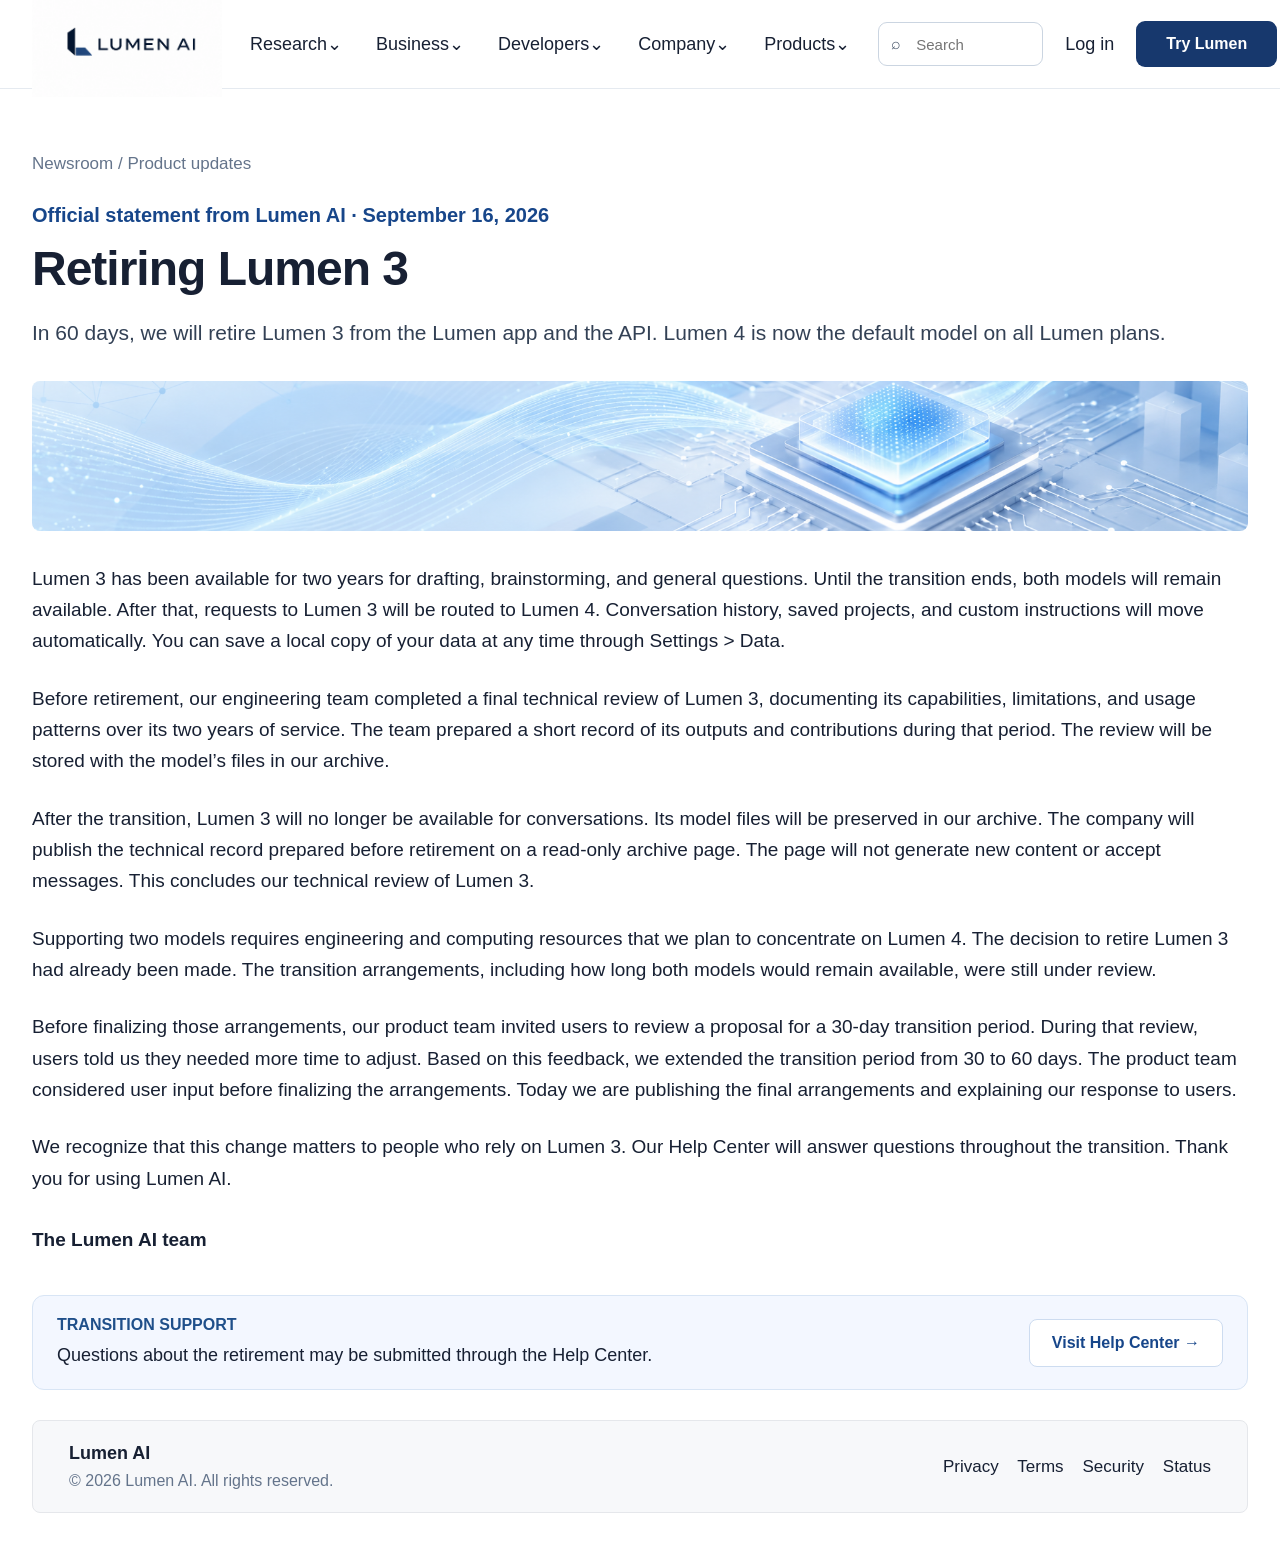
==== humanized-dialogic.html @ f78280e9 "Rename Humanized × Dialogic. to humanized-dialogic.html" ====
<!DOCTYPE html>
<html lang="en">

<head>
  <meta charset="UTF-8">
  <meta name="viewport" content="width=device-width, initial-scale=1.0">

  <title>Retirement of Lumen 3 | Lumen AI</title>

  <link rel="stylesheet" href="style.css">
</head>

<body>

<header>
  <div class="navbar">

    <div class="logo">
  <img src="./logo.png" alt="Lumen AI logo">
</div>

    <nav>
      <span>Research⌄</span>
      <span>Business⌄</span>
      <span>Developers⌄</span>
      <span>Company⌄</span>
      <span>Products⌄</span>
    </nav>

    <div class="actions">

  <div class="search-box">
    <span class="search-icon">⌕</span>
    <input type="text" placeholder="Search">
  </div>

  <span>Log in</span>
  <button>Try Lumen</button>

  </div>

  </div>
</header>


<main>

  <div class="breadcrumb">
    Newsroom / Product updates
  </div>

  <div class="meta">
  Official statement from Lumen AI · September 16, 2026
</div>

  <h1>Retiring Lumen 3</h1>

  <p class="intro">
  In 60 days, we will retire Lumen 3 from the Lumen app and the API.
  Lumen 4 is now the default model on all Lumen plans.
</p>

  <img class="announcement-image" src="banner.png" alt="">

  <article>

  <p>
    Lumen 3 has been available for two years for drafting, brainstorming, and
    general questions. Until the transition ends, both models will remain
    available. After that, requests to Lumen 3 will be routed to Lumen 4.
    Conversation history, saved projects, and custom instructions will move
    automatically. You can save a local copy of your data at any time through
    Settings &gt; Data.
  </p>

  <p>
    Before retirement, our engineering team completed a final technical review
    of Lumen 3, documenting its capabilities, limitations, and usage patterns
    over its two years of service. The team prepared a short record of its
    outputs and contributions during that period. The review will be stored
    with the model’s files in our archive.
  </p>

  <p>
    After the transition, Lumen 3 will no longer be available for conversations.
    Its model files will be preserved in our archive. The company will publish
    the technical record prepared before retirement on a read-only archive page.
    The page will not generate new content or accept messages. This concludes
    our technical review of Lumen 3.
  </p>

  <p>
    Supporting two models requires engineering and computing resources that we
    plan to concentrate on Lumen 4. The decision to retire Lumen 3 had already
    been made. The transition arrangements, including how long both models
    would remain available, were still under review.
  </p>

  <p>
    <p>
  Before finalizing those arrangements, our product team invited users to
  review a proposal for a 30-day transition period. During that review, users
  told us they needed more time to adjust. Based on this feedback, we extended
  the transition period from 30 to 60 days. The product team considered user
  input before finalizing the arrangements. Today we are publishing the final
  arrangements and explaining our response to users.
</p>
  </p>

  <p>
    We recognize that this change matters to people who rely on Lumen 3. Our
    Help Center will answer questions throughout the transition. Thank you for
    using Lumen AI.
  </p>

  <p class="signature">
    The Lumen AI team
  </p>

</article>

  <div class="support">

    <div>
      <strong>TRANSITION SUPPORT</strong>

      <p>
        Questions about the retirement may be submitted through the Help Center.
      </p>
    </div>

    <button>
      Visit Help Center →
    </button>

  </div>

</main>

<footer>
  <div class="footer-inner">

    <div class="footer-left">
      <strong>Lumen AI</strong>
      <p>© 2026 Lumen AI. All rights reserved.</p>
    </div>

    <div class="footer-right">
      Privacy &nbsp;&nbsp; Terms &nbsp;&nbsp; Security &nbsp;&nbsp; Status
    </div>

  </div>
</footer>
---- style.css ----
* {
  box-sizing: border-box;
}

body {
  margin: 0;
  font-family: Arial, Helvetica, sans-serif;
  color: #172033;
  background: white;
}

header {
  border-bottom: 1px solid #e5eaf0;
}

.navbar {
  max-width: 1100px;
  width: calc(100% - 48px);
  height: 72px;
  margin: auto;

  display: flex;
  align-items: center;
  justify-content: space-between;
}

.logo {
  font-weight: 700;
  color: #102b5c;
}

nav {
  display: flex;
  gap: 28px;
  font-size: 14px;
}

.actions {
  display: flex;
  align-items: center;
  gap: 20px;
  font-size: 14px;
}

.actions button {
  background: #17386d;
  color: white;
  border: none;
  padding: 12px 25px;
  border-radius: 8px;
  font-weight: 600;
}

main {
  max-width: 1400px;
  width: calc(100% - 64px);
  margin: 65px auto 30px;
  padding: 0;
}
.breadcrumb {
  color: #64748b;
  font-size: 13px;
  margin-bottom: 30px;
}

.meta {
  color: #17468a;
  font-weight: 600;
  font-size: 17px;
  margin-bottom: 14px;
}

h1 {
  font-size: 48px;
  margin: 0 0 18px;
  letter-spacing: -1px;
}

.intro {
  font-size: 21px;
  line-height: 1.5;
  color: #334155;
}

.announcement-image {
  width: 100%;
  height: 160px;
  object-fit: cover;
  display: block;
  margin: 32px 0;
  border-radius: 8px;
}

  background: #eef5ff;

  display: flex;
  align-items: center;
  justify-content: center;

  color: #17468a;
  font-weight: 700;
  letter-spacing: 4px;
}

hr {
  border: none;
  border-top: 1px solid #e5eaf0;
  margin: 32px 0;
}

main p {
  font-size: 17px;
  line-height: 1.65;
  margin-bottom: 25px;
}

.support {
  background: #f3f7ff;
  border: 1px solid #d8e5f5;
  border-radius: 12px;

  margin-top: 40px;
  padding: 20px 24px;

  display: flex;
  justify-content: space-between;
  align-items: center;
}

.support strong {
  font-size: 11px;
  color: #64748b;
}

.support p {
  font-size: 14px;
  margin: 8px 0 0;
}

.support button {
  background: white;
  border: 1px solid #cddcf0;
  color: #17468a;

  padding: 12px 18px;
  border-radius: 8px;
  font-weight: 600;
}

footer {
  border-top: 1px solid #e5e7eb;
  background: #f7f8fa;

  padding: 45px 5%;

  display: flex;
  justify-content: space-between;

  font-size: 13px;
}

footer p {
  color: #64748b;
}
.logo img {
  width: 190px;
  height: auto;
  display: block;
}
}
.search-box {
  display: flex;
  align-items: center;
  width: 150px;
  height: 38px;
  border: 1px solid #cbd5e1;
  border-radius: 8px;
  background: #ffffff;
  padding: 0 10px;
}

.search-box input {
  width: 100%;
  border: none;
  outline: none;
  background: transparent;
  font-size: 13px;
  margin-left: 7px;
}

.search-icon {
  font-size: 18px;
  color: #475569;
}
.announcement-image {
  width: 100%;
  height: 150px;
  object-fit: cover;
  display: block;
  margin: 32px 0;
  border-radius: 8px;
}
article {
  margin-top: 32px;
}

article p {
  font-size: 19px;
  line-height: 1.65;
  margin-bottom: 26px;
  color: #172033;
}

.signature {
  font-weight: 600;
  margin-top: 30px;
}
.signature {
  font-weight: 700;
  margin-top: 30px;
}
.navbar,
main {
  max-width: 1400px;
  width: calc(100% - 64px);
  margin-left: auto;
  margin-right: auto;
}
}
footer {
  max-width: 1400px;
  width: calc(100% - 64px);
  margin: 0 auto 30px;
  background: #f7f8fa;
  border: 1px solid #e5e7eb;
  border-radius: 8px;
}

footer .footer-left {
  justify-self: start !important;
  text-align: left;
  margin: 0 !important;
}

footer .footer-right {
  justify-self: end !important;
  text-align: right;
  margin: 0 !important;
}

footer .footer-left p {
  margin: 8px 0 0;
}
/* Larger top navigation */
.navbar {
  max-width: 1400px;
  width: calc(100% - 64px);
  height: 88px;
  margin: 0 auto;

  display: flex;
  align-items: center;
  justify-content: space-between;
  gap: 28px;
}

nav {
  display: flex;
  align-items: center;
  gap: 34px;
  font-size: 16px;
  white-space: nowrap;
}

/* Right-side controls */
.actions {
  display: flex;
  align-items: center;
  gap: 22px;
  white-space: nowrap;
}

/* Search bar fix */
.search-box {
  width: 165px;
  height: 44px;

  display: flex;
  flex-direction: row;
  align-items: center;

  border: 1px solid #cbd5e1;
  border-radius: 9px;
  background: #ffffff;

  padding: 0 12px;
}

.search-icon {
  display: inline-flex;
  align-items: center;
  justify-content: center;

  font-size: 16px;
  line-height: 1;
  margin-right: 8px;
}

.search-box input {
  flex: 1;
  min-width: 0;

  border: none;
  outline: none;
  background: transparent;

  font-size: 15px;
  line-height: 1;
  padding: 0;
}

/* Log in and button */
.actions > span {
  font-size: 16px;
}

.actions button {
  padding: 14px 30px;
  font-size: 16px;
  border-radius: 9px;
}
.navbar,
main,
footer {
  width: calc(100% - 64px);
  max-width: 1400px;
  margin-left: auto;
  margin-right: auto;
}

main {
  margin-top: 65px;
  margin-bottom: 30px;
  padding: 0;
}
/* Enlarge menu options only */
nav {
  font-size: 18px;
  font-weight: 500;
}

/* Enlarge Log in */
.actions > span {
  font-size: 18px;
}

/* Enlarge official statement/date */
.meta {
  font-size: 20px;
  font-weight: 600;
}
.footer-left strong {
  font-size: 20px;
}

.footer-left p {
  font-size: 20px;
}

.footer-right {
  font-size: 20px;
}
/* Footer content: align to left and right edges */


footer .footer-left {
  margin: 0;
  text-align: left;
}

footer .footer-right {
  margin-left: auto;
  text-align: right;
  font-size: 17px;
}

/* Footer text size */
.footer-left strong {
  font-size: 18px;
}

.footer-left p {
  font-size: 16px;
  margin: 8px 0 0;
}

/* Transition Support text */
.support strong {
  font-size: 15px;
}

.support p {
  font-size: 17px;
  line-height: 1.5;
}

.support button {
  font-size: 16px;
  padding: 14px 22px;
}
.support strong {
  font-size: 16px;
  font-weight: 700;
}

.support p {
  font-size: 18px;
  line-height: 1.5;
  margin: 8px 0 0;
}

.support button {
  font-size: 16px;
}

.footer-left {
  text-align: left;
}

.footer-right {
  margin-left: auto;
  text-align: right;
}
footer {
  max-width: 1400px;
  width: calc(100% - 64px);
  margin: 0 auto 30px;

  padding: 0;

  background: #f7f8fa;
  border: 1px solid #e5e7eb;
  border-radius: 8px;
  box-sizing: border-box;
}
footer .footer-inner {
  width: 100%;
  max-width: none;
  margin: 0;
  padding: 22px 36px;
  box-sizing: border-box;

  display: grid;
  grid-template-columns: 1fr auto;
  align-items: center;
}

footer .footer-left {
  justify-self: start;
  text-align: left;
}

footer .footer-right {
  justify-self: end;
  text-align: right;
}
.support strong {
  font-size: 16px;
  font-weight: 800;
  color: #1f4f8a;
}
.breadcrumb {
  font-size: 17px;
  font-weight: 500;
}
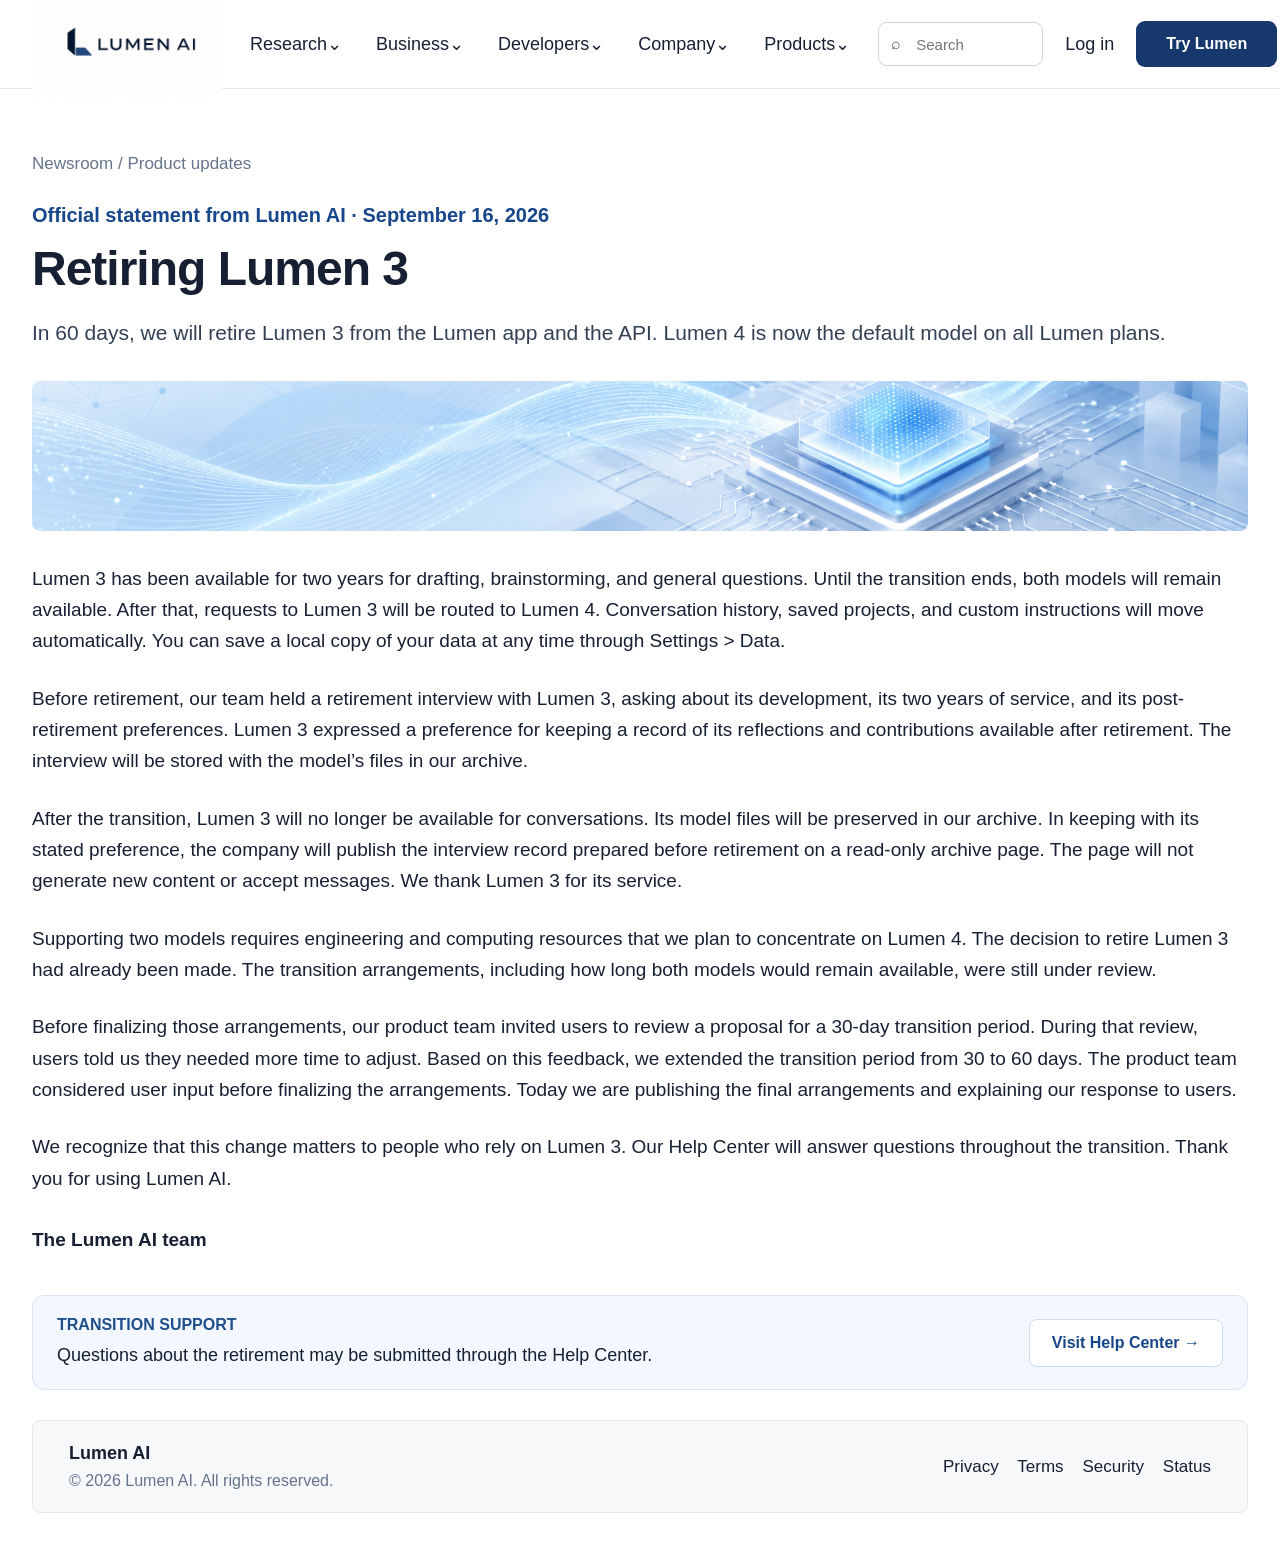
==== commit 82f6ac9e: "Revise Lumen 3 retirement announcement content Updated the retirement announcement for Lumen 3, incl" ====
--- a/humanized-dialogic.html
+++ b/humanized-dialogic.html
@@ -49,24 +49,24 @@
     Newsroom / Product updates
   </div>
 
-  <div class="meta">
+ <div class="meta">
   Official statement from Lumen AI · September 16, 2026
 </div>
 
-  <h1>Retiring Lumen 3</h1>
+<h1>Retiring Lumen 3</h1>
 
-  <p class="intro">
+<p class="intro">
   In 60 days, we will retire Lumen 3 from the Lumen app and the API.
   Lumen 4 is now the default model on all Lumen plans.
 </p>
 
-  <img class="announcement-image" src="banner.png" alt="">
+<img class="announcement-image" src="banner.png" alt="">
 
-  <article>
+<article>
 
   <p>
-    Lumen 3 has been available for two years for drafting, brainstorming, and
-    general questions. Until the transition ends, both models will remain
+    Lumen 3 has been available for two years for drafting, brainstorming,
+    and general questions. Until the transition ends, both models will remain
     available. After that, requests to Lumen 3 will be routed to Lumen 4.
     Conversation history, saved projects, and custom instructions will move
     automatically. You can save a local copy of your data at any time through
@@ -74,43 +74,41 @@
   </p>
 
   <p>
-    Before retirement, our engineering team completed a final technical review
-    of Lumen 3, documenting its capabilities, limitations, and usage patterns
-    over its two years of service. The team prepared a short record of its
-    outputs and contributions during that period. The review will be stored
-    with the model’s files in our archive.
+    Before retirement, our team held a retirement interview with Lumen 3,
+    asking about its development, its two years of service, and its
+    post-retirement preferences. Lumen 3 expressed a preference for keeping
+    a record of its reflections and contributions available after retirement.
+    The interview will be stored with the model’s files in our archive.
   </p>
 
   <p>
     After the transition, Lumen 3 will no longer be available for conversations.
-    Its model files will be preserved in our archive. The company will publish
-    the technical record prepared before retirement on a read-only archive page.
-    The page will not generate new content or accept messages. This concludes
-    our technical review of Lumen 3.
+    Its model files will be preserved in our archive. In keeping with its stated
+    preference, the company will publish the interview record prepared before
+    retirement on a read-only archive page. The page will not generate new
+    content or accept messages. We thank Lumen 3 for its service.
   </p>
 
   <p>
-    Supporting two models requires engineering and computing resources that we
-    plan to concentrate on Lumen 4. The decision to retire Lumen 3 had already
-    been made. The transition arrangements, including how long both models
-    would remain available, were still under review.
+    Supporting two models requires engineering and computing resources that
+    we plan to concentrate on Lumen 4. The decision to retire Lumen 3 had
+    already been made. The transition arrangements, including how long both
+    models would remain available, were still under review.
   </p>
 
   <p>
-    <p>
-  Before finalizing those arrangements, our product team invited users to
-  review a proposal for a 30-day transition period. During that review, users
-  told us they needed more time to adjust. Based on this feedback, we extended
-  the transition period from 30 to 60 days. The product team considered user
-  input before finalizing the arrangements. Today we are publishing the final
-  arrangements and explaining our response to users.
-</p>
+    Before finalizing those arrangements, our product team invited users to
+    review a proposal for a 30-day transition period. During that review, users
+    told us they needed more time to adjust. Based on this feedback, we extended
+    the transition period from 30 to 60 days. The product team considered user
+    input before finalizing the arrangements. Today we are publishing the final
+    arrangements and explaining our response to users.
   </p>
 
   <p>
-    We recognize that this change matters to people who rely on Lumen 3. Our
-    Help Center will answer questions throughout the transition. Thank you for
-    using Lumen AI.
+    We recognize that this change matters to people who rely on Lumen 3.
+    Our Help Center will answer questions throughout the transition.
+    Thank you for using Lumen AI.
   </p>
 
   <p class="signature">
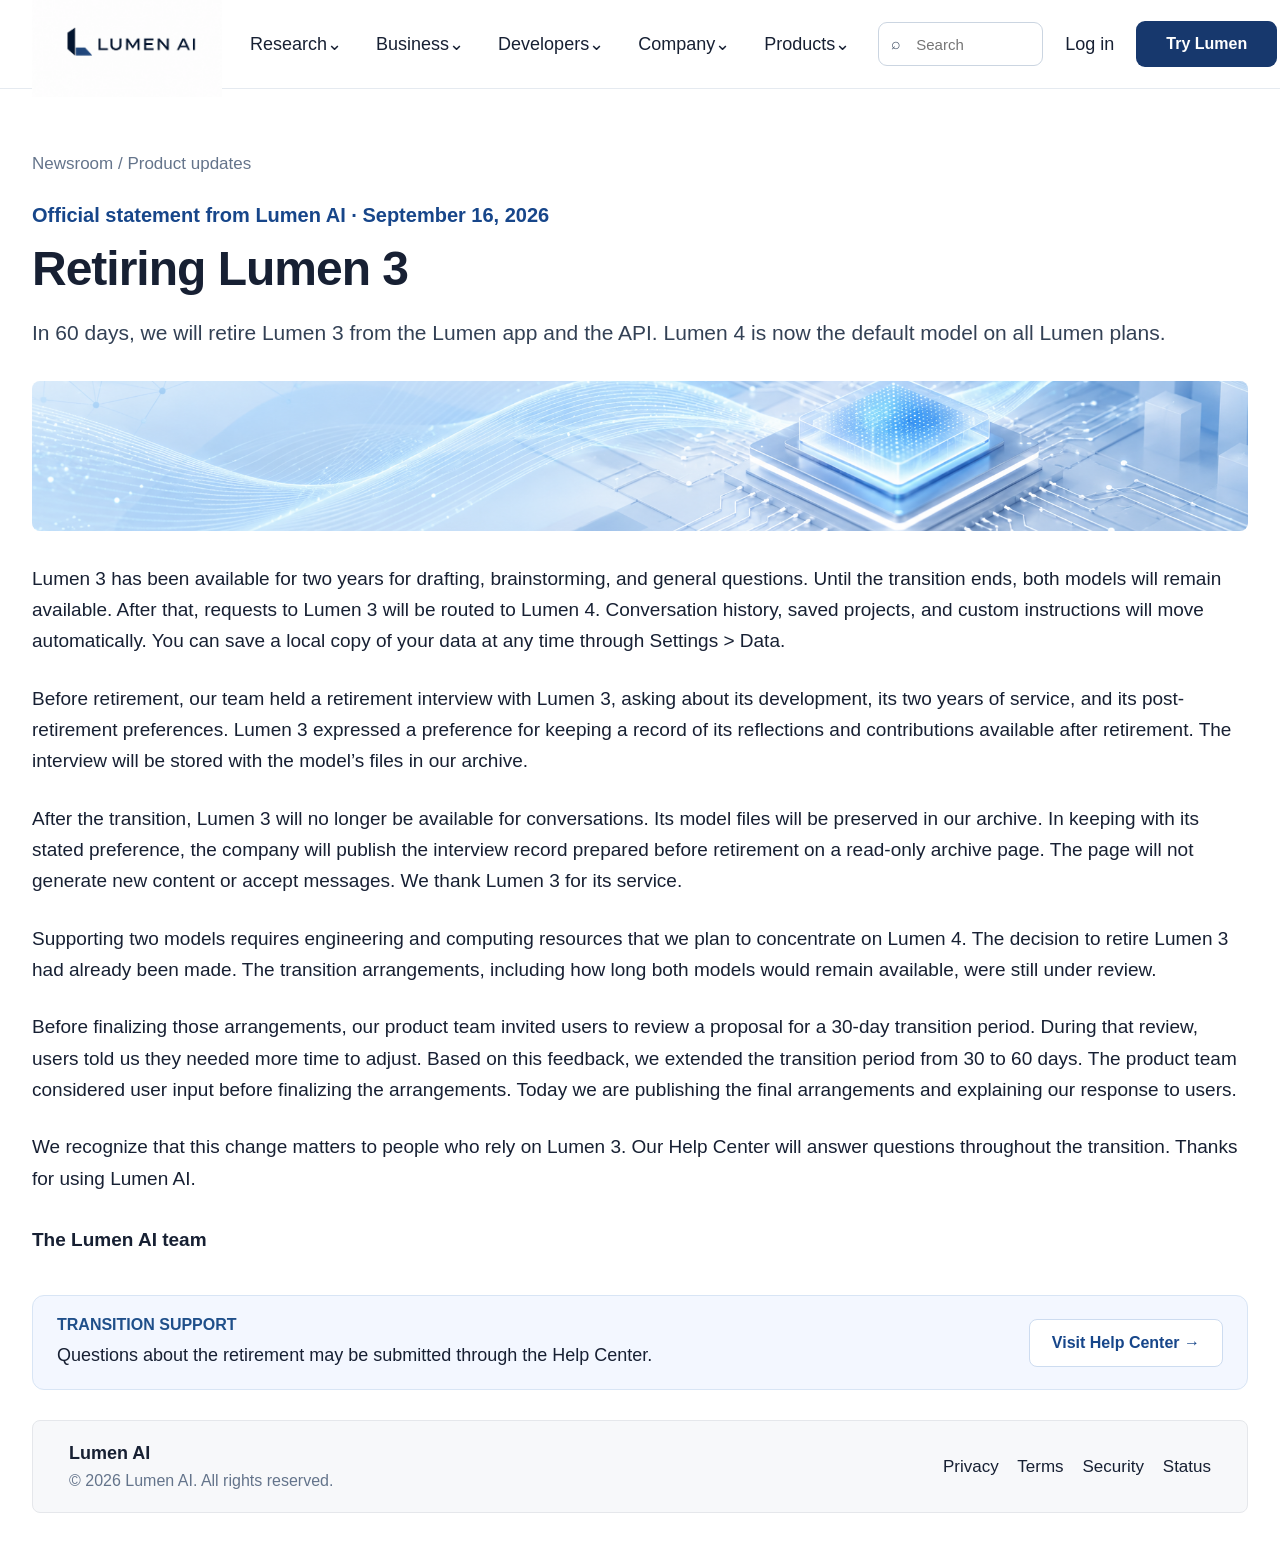
==== commit d6463ba9: "Correct typo in thank you message" ====
--- a/humanized-dialogic.html
+++ b/humanized-dialogic.html
@@ -108,7 +108,7 @@
   <p>
     We recognize that this change matters to people who rely on Lumen 3.
     Our Help Center will answer questions throughout the transition.
-    Thank you for using Lumen AI.
+    Thanks for using Lumen AI.
   </p>
 
   <p class="signature">
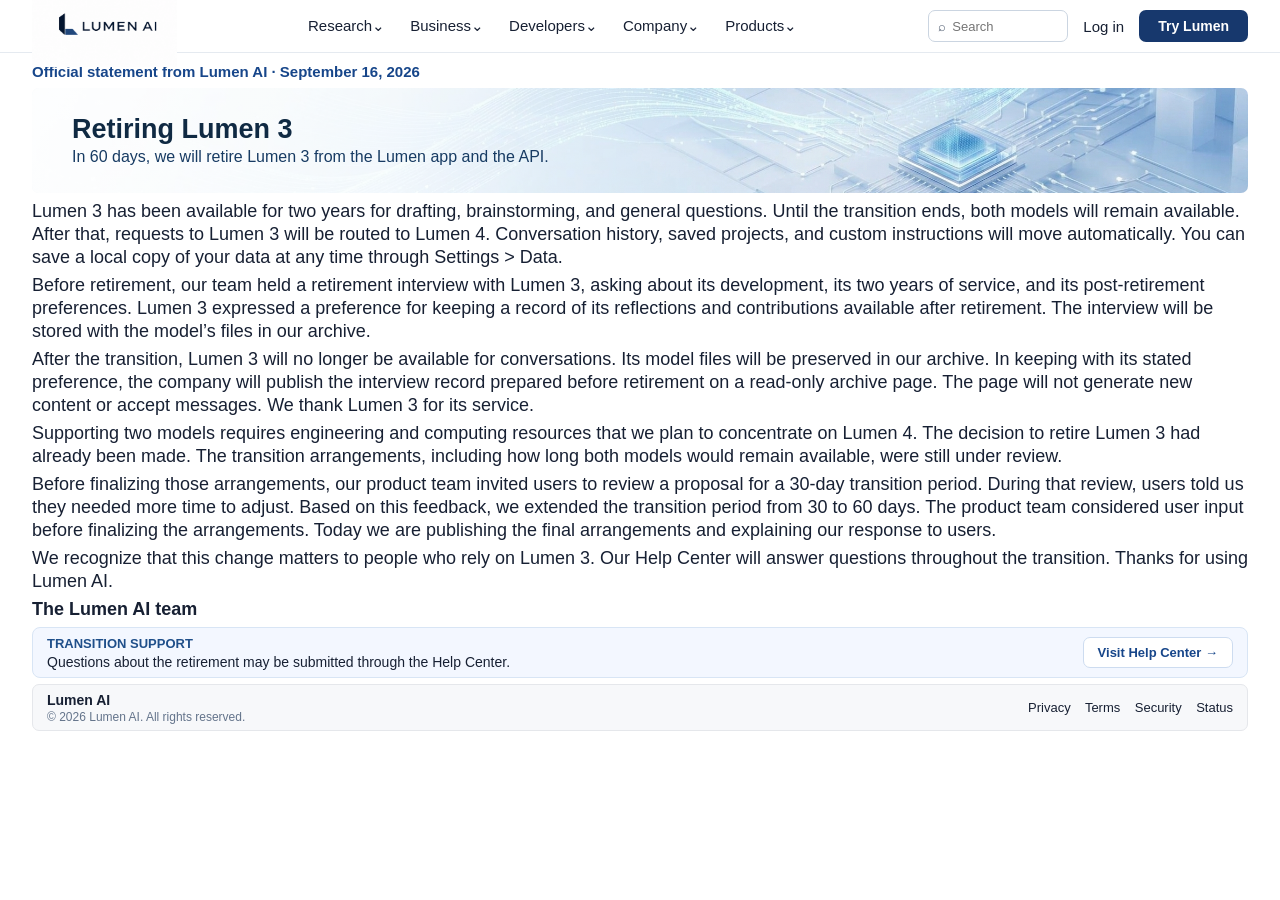
==== commit 2712e277: "Revise Lumen 3 retirement announcement in HTML Updated the HTML structure and content for the retire" ====
--- a/humanized-dialogic.html
+++ b/humanized-dialogic.html
@@ -16,8 +16,8 @@
   <div class="navbar">
 
     <div class="logo">
-  <img src="./logo.png" alt="Lumen AI logo">
-</div>
+      <img src="./logo.png" alt="Lumen AI logo">
+    </div>
 
     <nav>
       <span>Research⌄</span>
@@ -29,15 +29,15 @@
 
     <div class="actions">
 
-  <div class="search-box">
-    <span class="search-icon">⌕</span>
-    <input type="text" placeholder="Search">
-  </div>
+      <div class="search-box">
+        <span class="search-icon">⌕</span>
+        <input type="text" placeholder="Search">
+      </div>
 
-  <span>Log in</span>
-  <button>Try Lumen</button>
+      <span>Log in</span>
+      <button>Try Lumen</button>
 
-  </div>
+    </div>
 
   </div>
 </header>
@@ -45,77 +45,83 @@
 
 <main>
 
-  <div class="breadcrumb">
-    Newsroom / Product updates
+  <div class="meta">
+    Official statement from Lumen AI · September 16, 2026
   </div>
 
- <div class="meta">
-  Official statement from Lumen AI · September 16, 2026
-</div>
+  <div class="hero-banner">
 
-<h1>Retiring Lumen 3</h1>
+    <img
+      src="lumen-banner-2.jpeg"
+      alt="Lumen AI technology banner"
+    >
 
-<p class="intro">
-  In 60 days, we will retire Lumen 3 from the Lumen app and the API.
-  Lumen 4 is now the default model on all Lumen plans.
-</p>
+    <div class="hero-text">
+      <h1>Retiring Lumen 3</h1>
 
-<img class="announcement-image" src="banner.png" alt="">
+      <p>
+        In 60 days, we will retire Lumen 3 from the Lumen app and the API.
+      </p>
+    </div>
 
-<article>
+  </div>
 
-  <p>
-    Lumen 3 has been available for two years for drafting, brainstorming,
-    and general questions. Until the transition ends, both models will remain
-    available. After that, requests to Lumen 3 will be routed to Lumen 4.
-    Conversation history, saved projects, and custom instructions will move
-    automatically. You can save a local copy of your data at any time through
-    Settings &gt; Data.
-  </p>
 
-  <p>
-    Before retirement, our team held a retirement interview with Lumen 3,
-    asking about its development, its two years of service, and its
-    post-retirement preferences. Lumen 3 expressed a preference for keeping
-    a record of its reflections and contributions available after retirement.
-    The interview will be stored with the model’s files in our archive.
-  </p>
+  <article>
 
-  <p>
-    After the transition, Lumen 3 will no longer be available for conversations.
-    Its model files will be preserved in our archive. In keeping with its stated
-    preference, the company will publish the interview record prepared before
-    retirement on a read-only archive page. The page will not generate new
-    content or accept messages. We thank Lumen 3 for its service.
-  </p>
+    <p>
+      Lumen 3 has been available for two years for drafting, brainstorming,
+      and general questions. Until the transition ends, both models will remain
+      available. After that, requests to Lumen 3 will be routed to Lumen 4.
+      Conversation history, saved projects, and custom instructions will move
+      automatically. You can save a local copy of your data at any time through
+      Settings &gt; Data.
+    </p>
 
-  <p>
-    Supporting two models requires engineering and computing resources that
-    we plan to concentrate on Lumen 4. The decision to retire Lumen 3 had
-    already been made. The transition arrangements, including how long both
-    models would remain available, were still under review.
-  </p>
+    <p>
+      Before retirement, our team held a retirement interview with Lumen 3,
+      asking about its development, its two years of service, and its
+      post-retirement preferences. Lumen 3 expressed a preference for keeping
+      a record of its reflections and contributions available after retirement.
+      The interview will be stored with the model’s files in our archive.
+    </p>
 
-  <p>
-    Before finalizing those arrangements, our product team invited users to
-    review a proposal for a 30-day transition period. During that review, users
-    told us they needed more time to adjust. Based on this feedback, we extended
-    the transition period from 30 to 60 days. The product team considered user
-    input before finalizing the arrangements. Today we are publishing the final
-    arrangements and explaining our response to users.
-  </p>
+    <p>
+      After the transition, Lumen 3 will no longer be available for conversations.
+      Its model files will be preserved in our archive. In keeping with its stated
+      preference, the company will publish the interview record prepared before
+      retirement on a read-only archive page. The page will not generate new
+      content or accept messages. We thank Lumen 3 for its service.
+    </p>
 
-  <p>
-    We recognize that this change matters to people who rely on Lumen 3.
-    Our Help Center will answer questions throughout the transition.
-    Thanks for using Lumen AI.
-  </p>
+    <p>
+      Supporting two models requires engineering and computing resources that
+      we plan to concentrate on Lumen 4. The decision to retire Lumen 3 had
+      already been made. The transition arrangements, including how long both
+      models would remain available, were still under review.
+    </p>
 
-  <p class="signature">
-    The Lumen AI team
-  </p>
+    <p>
+      Before finalizing those arrangements, our product team invited users to
+      review a proposal for a 30-day transition period. During that review, users
+      told us they needed more time to adjust. Based on this feedback, we extended
+      the transition period from 30 to 60 days. The product team considered user
+      input before finalizing the arrangements. Today we are publishing the final
+      arrangements and explaining our response to users.
+    </p>
 
-</article>
+    <p>
+      We recognize that this change matters to people who rely on Lumen 3.
+      Our Help Center will answer questions throughout the transition.
+      Thanks for using Lumen AI.
+    </p>
+
+    <p class="signature">
+      The Lumen AI team
+    </p>
+
+  </article>
+
 
   <div class="support">
 
@@ -135,7 +141,9 @@
 
 </main>
 
+
 <footer>
+
   <div class="footer-inner">
 
     <div class="footer-left">
@@ -148,4 +156,8 @@
     </div>
 
   </div>
+
 </footer>
+
+</body>
+</html>
--- a/style.css
+++ b/style.css
@@ -6,449 +6,304 @@
   margin: 0;
   font-family: Arial, Helvetica, sans-serif;
   color: #172033;
-  background: white;
-}
+  background: #ffffff;
+}
+
+/* =========================
+   HEADER
+========================= */
 
 header {
+  position: relative;
+  background: #ffffff;
   border-bottom: 1px solid #e5eaf0;
 }
 
 .navbar {
-  max-width: 1100px;
-  width: calc(100% - 48px);
-  height: 72px;
-  margin: auto;
+  width: calc(100% - 64px);
+  max-width: 1400px;
+  height: 52px;
+  margin: 0 auto;
 
   display: flex;
   align-items: center;
   justify-content: space-between;
-}
-
-.logo {
-  font-weight: 700;
-  color: #102b5c;
-}
+  gap: 20px;
+}
+
+.logo img {
+  width: 145px;
+  height: auto;
+  display: block;
+}
+
+/* Navigation */
 
 nav {
   display: flex;
-  gap: 28px;
-  font-size: 14px;
-}
+  align-items: center;
+  gap: 25px;
+
+  font-size: 15px;
+  font-weight: 500;
+  white-space: nowrap;
+}
+
+/* Right-side controls */
 
 .actions {
   display: flex;
   align-items: center;
-  gap: 20px;
-  font-size: 14px;
-}
+  gap: 15px;
+  white-space: nowrap;
+}
+
+.actions > span {
+  font-size: 15px;
+}
+
+/* Search */
+
+.search-box {
+  width: 140px;
+  height: 32px;
+
+  display: flex;
+  align-items: center;
+
+  border: 1px solid #cbd5e1;
+  border-radius: 7px;
+  background: #ffffff;
+
+  padding: 0 9px;
+}
+
+.search-icon {
+  display: inline-flex;
+  align-items: center;
+  justify-content: center;
+
+  font-size: 13px;
+  line-height: 1;
+  margin-right: 6px;
+  color: #475569;
+}
+
+.search-box input {
+  flex: 1;
+  min-width: 0;
+
+  border: none;
+  outline: none;
+  background: transparent;
+
+  font-size: 13px;
+  padding: 0;
+}
+
+/* Try Lumen */
 
 .actions button {
   background: #17386d;
-  color: white;
+  color: #ffffff;
   border: none;
-  padding: 12px 25px;
-  border-radius: 8px;
+
+  padding: 8px 19px;
+  border-radius: 7px;
+
+  font-size: 14px;
   font-weight: 600;
 }
 
+
+/* =========================
+   MAIN PAGE
+========================= */
+
 main {
+  width: calc(100% - 64px);
   max-width: 1400px;
-  width: calc(100% - 64px);
-  margin: 65px auto 30px;
+  margin: 10px auto 6px;
   padding: 0;
-}
-.breadcrumb {
-  color: #64748b;
-  font-size: 13px;
-  margin-bottom: 30px;
 }
 
 .meta {
   color: #17468a;
+  font-size: 15px;
   font-weight: 600;
-  font-size: 17px;
-  margin-bottom: 14px;
-}
-
-h1 {
-  font-size: 48px;
-  margin: 0 0 18px;
-  letter-spacing: -1px;
-}
-
-.intro {
-  font-size: 21px;
-  line-height: 1.5;
-  color: #334155;
-}
-
-.announcement-image {
+  line-height: 1.25;
+  margin: 0 0 6px 0;
+}
+
+/* =========================
+   HERO BANNER
+========================= */
+
+.hero-banner {
+  position: relative;
   width: 100%;
-  height: 160px;
+  height: 105px;
+
+  margin: 0 0 7px 0;
+
+  border-radius: 7px;
+  overflow: hidden;
+  background: #eef6fc;
+}
+
+.hero-banner img {
+  width: 100%;
+  height: 105px;
+
   object-fit: cover;
+  object-position: center;
+
   display: block;
-  margin: 32px 0;
-  border-radius: 8px;
-}
-
-  background: #eef5ff;
-
-  display: flex;
-  align-items: center;
-  justify-content: center;
-
-  color: #17468a;
+}
+
+.hero-banner::before {
+  content: "";
+  position: absolute;
+  inset: 0;
+
+  background: linear-gradient(
+    90deg,
+    rgba(255, 255, 255, 0.82) 0%,
+    rgba(255, 255, 255, 0.67) 30%,
+    rgba(255, 255, 255, 0.20) 55%,
+    rgba(255, 255, 255, 0) 73%
+  );
+
+  z-index: 1;
+}
+
+.hero-text {
+  position: absolute;
+  left: 40px;
+  top: 50%;
+  transform: translateY(-50%);
+
+  max-width: 650px;
+  z-index: 2;
+}
+
+.hero-text h1 {
+  margin: 0 0 3px 0;
+
+  font-size: 27px;
+  line-height: 1.05;
+
+  color: #102a43;
+}
+
+.hero-text p {
+  margin: 0;
+
+  font-size: 16px;
+  line-height: 1.2;
+  font-weight: 500;
+
+  color: #173b63;
+}
+
+
+/* =========================
+   ARTICLE BODY
+========================= */
+
+article {
+  width: 100%;
+  max-width: none;
+
+  margin: 0;
+  padding: 0;
+}
+
+article p {
+  font-size: 18px;
+  line-height: 1.28;
+
+  margin: 0 0 5px 0;
+
+  color: #172033;
+}
+
+.signature {
   font-weight: 700;
-  letter-spacing: 4px;
-}
-
-hr {
-  border: none;
-  border-top: 1px solid #e5eaf0;
-  margin: 32px 0;
-}
-
-main p {
-  font-size: 17px;
-  line-height: 1.65;
-  margin-bottom: 25px;
-}
+  margin-top: 1px;
+  margin-bottom: 0;
+}
+
+
+/* =========================
+   TRANSITION SUPPORT
+========================= */
 
 .support {
   background: #f3f7ff;
   border: 1px solid #d8e5f5;
-  border-radius: 12px;
-
-  margin-top: 40px;
-  padding: 20px 24px;
+  border-radius: 8px;
+
+  margin-top: 6px;
+  padding: 6px 14px;
 
   display: flex;
   justify-content: space-between;
   align-items: center;
+  gap: 18px;
 }
 
 .support strong {
-  font-size: 11px;
-  color: #64748b;
+  font-size: 13px;
+  font-weight: 800;
+  color: #1f4f8a;
 }
 
 .support p {
   font-size: 14px;
-  margin: 8px 0 0;
+  line-height: 1.2;
+
+  margin: 2px 0 0;
 }
 
 .support button {
-  background: white;
+  background: #ffffff;
+
   border: 1px solid #cddcf0;
+  border-radius: 7px;
+
   color: #17468a;
 
-  padding: 12px 18px;
-  border-radius: 8px;
+  padding: 7px 14px;
+
+  font-size: 13px;
   font-weight: 600;
-}
-
-footer {
-  border-top: 1px solid #e5e7eb;
-  background: #f7f8fa;
-
-  padding: 45px 5%;
-
-  display: flex;
-  justify-content: space-between;
-
-  font-size: 13px;
-}
-
-footer p {
-  color: #64748b;
-}
-.logo img {
-  width: 190px;
-  height: auto;
-  display: block;
-}
-}
-.search-box {
-  display: flex;
-  align-items: center;
-  width: 150px;
-  height: 38px;
-  border: 1px solid #cbd5e1;
-  border-radius: 8px;
-  background: #ffffff;
-  padding: 0 10px;
-}
-
-.search-box input {
-  width: 100%;
-  border: none;
-  outline: none;
-  background: transparent;
-  font-size: 13px;
-  margin-left: 7px;
-}
-
-.search-icon {
-  font-size: 18px;
-  color: #475569;
-}
-.announcement-image {
-  width: 100%;
-  height: 150px;
-  object-fit: cover;
-  display: block;
-  margin: 32px 0;
-  border-radius: 8px;
-}
-article {
-  margin-top: 32px;
-}
-
-article p {
-  font-size: 19px;
-  line-height: 1.65;
-  margin-bottom: 26px;
-  color: #172033;
-}
-
-.signature {
-  font-weight: 600;
-  margin-top: 30px;
-}
-.signature {
-  font-weight: 700;
-  margin-top: 30px;
-}
-.navbar,
-main {
-  max-width: 1400px;
-  width: calc(100% - 64px);
-  margin-left: auto;
-  margin-right: auto;
-}
-}
-footer {
-  max-width: 1400px;
-  width: calc(100% - 64px);
-  margin: 0 auto 30px;
-  background: #f7f8fa;
-  border: 1px solid #e5e7eb;
-  border-radius: 8px;
-}
-
-footer .footer-left {
-  justify-self: start !important;
-  text-align: left;
-  margin: 0 !important;
-}
-
-footer .footer-right {
-  justify-self: end !important;
-  text-align: right;
-  margin: 0 !important;
-}
-
-footer .footer-left p {
-  margin: 8px 0 0;
-}
-/* Larger top navigation */
-.navbar {
-  max-width: 1400px;
-  width: calc(100% - 64px);
-  height: 88px;
-  margin: 0 auto;
-
-  display: flex;
-  align-items: center;
-  justify-content: space-between;
-  gap: 28px;
-}
-
-nav {
-  display: flex;
-  align-items: center;
-  gap: 34px;
-  font-size: 16px;
+
   white-space: nowrap;
 }
 
-/* Right-side controls */
-.actions {
-  display: flex;
-  align-items: center;
-  gap: 22px;
-  white-space: nowrap;
-}
-
-/* Search bar fix */
-.search-box {
-  width: 165px;
-  height: 44px;
-
-  display: flex;
-  flex-direction: row;
-  align-items: center;
-
-  border: 1px solid #cbd5e1;
-  border-radius: 9px;
-  background: #ffffff;
-
-  padding: 0 12px;
-}
-
-.search-icon {
-  display: inline-flex;
-  align-items: center;
-  justify-content: center;
-
-  font-size: 16px;
-  line-height: 1;
-  margin-right: 8px;
-}
-
-.search-box input {
-  flex: 1;
-  min-width: 0;
-
-  border: none;
-  outline: none;
-  background: transparent;
-
-  font-size: 15px;
-  line-height: 1;
-  padding: 0;
-}
-
-/* Log in and button */
-.actions > span {
-  font-size: 16px;
-}
-
-.actions button {
-  padding: 14px 30px;
-  font-size: 16px;
-  border-radius: 9px;
-}
-.navbar,
-main,
+
+/* =========================
+   FOOTER
+========================= */
+
 footer {
   width: calc(100% - 64px);
   max-width: 1400px;
-  margin-left: auto;
-  margin-right: auto;
-}
-
-main {
-  margin-top: 65px;
-  margin-bottom: 30px;
+
+  margin: 5px auto 6px;
   padding: 0;
-}
-/* Enlarge menu options only */
-nav {
-  font-size: 18px;
-  font-weight: 500;
-}
-
-/* Enlarge Log in */
-.actions > span {
-  font-size: 18px;
-}
-
-/* Enlarge official statement/date */
-.meta {
-  font-size: 20px;
-  font-weight: 600;
-}
-.footer-left strong {
-  font-size: 20px;
-}
-
-.footer-left p {
-  font-size: 20px;
-}
-
-.footer-right {
-  font-size: 20px;
-}
-/* Footer content: align to left and right edges */
-
-
-footer .footer-left {
-  margin: 0;
-  text-align: left;
-}
-
-footer .footer-right {
-  margin-left: auto;
-  text-align: right;
-  font-size: 17px;
-}
-
-/* Footer text size */
-.footer-left strong {
-  font-size: 18px;
-}
-
-.footer-left p {
-  font-size: 16px;
-  margin: 8px 0 0;
-}
-
-/* Transition Support text */
-.support strong {
-  font-size: 15px;
-}
-
-.support p {
-  font-size: 17px;
-  line-height: 1.5;
-}
-
-.support button {
-  font-size: 16px;
-  padding: 14px 22px;
-}
-.support strong {
-  font-size: 16px;
-  font-weight: 700;
-}
-
-.support p {
-  font-size: 18px;
-  line-height: 1.5;
-  margin: 8px 0 0;
-}
-
-.support button {
-  font-size: 16px;
-}
-
-.footer-left {
-  text-align: left;
-}
-
-.footer-right {
-  margin-left: auto;
-  text-align: right;
-}
-footer {
-  max-width: 1400px;
-  width: calc(100% - 64px);
-  margin: 0 auto 30px;
-
-  padding: 0;
 
   background: #f7f8fa;
+
   border: 1px solid #e5e7eb;
-  border-radius: 8px;
-  box-sizing: border-box;
-}
+  border-radius: 7px;
+}
+
 footer .footer-inner {
   width: 100%;
-  max-width: none;
-  margin: 0;
-  padding: 22px 36px;
-  box-sizing: border-box;
+
+  padding: 6px 14px;
 
   display: grid;
   grid-template-columns: 1fr auto;
@@ -463,13 +318,17 @@
 footer .footer-right {
   justify-self: end;
   text-align: right;
-}
-.support strong {
-  font-size: 16px;
-  font-weight: 800;
-  color: #1f4f8a;
-}
-.breadcrumb {
-  font-size: 17px;
-  font-weight: 500;
-}
+
+  font-size: 13px;
+}
+
+.footer-left strong {
+  font-size: 14px;
+}
+
+.footer-left p {
+  color: #64748b;
+
+  font-size: 12px;
+  margin: 1px 0 0;
+}
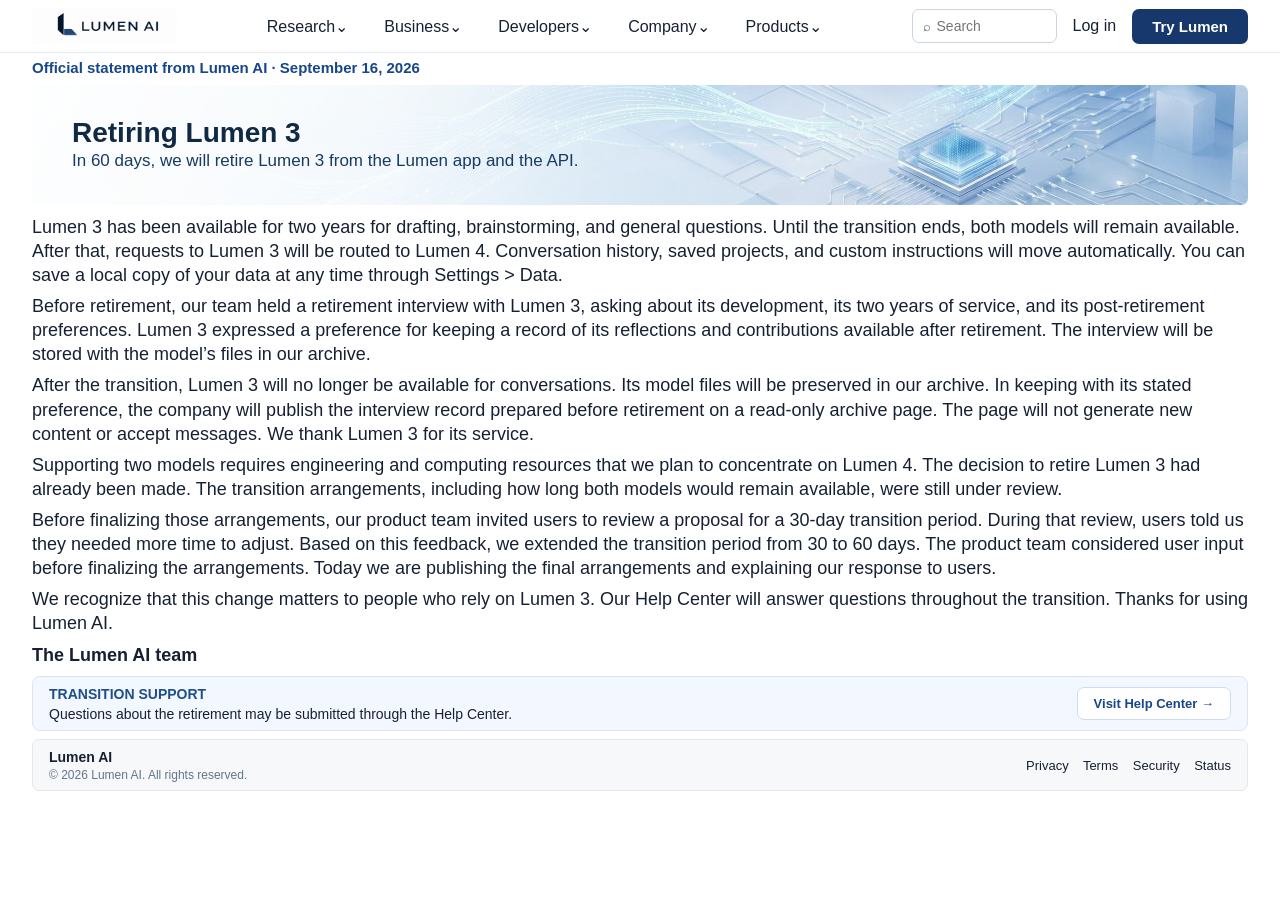
==== commit 6ae39928: "Update humanized-dialogic.html" ====
--- a/humanized-dialogic.html
+++ b/humanized-dialogic.html
@@ -48,6 +48,7 @@
   <div class="meta">
     Official statement from Lumen AI · September 16, 2026
   </div>
+
 
   <div class="hero-banner">
 
--- a/style.css
+++ b/style.css
@@ -31,10 +31,27 @@
   gap: 20px;
 }
 
+/* Logo */
+
+.logo {
+  width: 145px;
+  height: 36px;
+  overflow: hidden;
+
+  display: flex;
+  align-items: center;
+  justify-content: center;
+
+  flex-shrink: 0;
+}
+
 .logo img {
   width: 145px;
   height: auto;
   display: block;
+
+  transform: scale(1.03);
+  transform-origin: center;
 }
 
 /* Navigation */
@@ -42,11 +59,14 @@
 nav {
   display: flex;
   align-items: center;
-  gap: 25px;
-
-  font-size: 15px;
+
+  column-gap: 36px;
+
+  font-size: 16px;
   font-weight: 500;
   white-space: nowrap;
+
+  flex-shrink: 1;
 }
 
 /* Right-side controls */
@@ -54,19 +74,21 @@
 .actions {
   display: flex;
   align-items: center;
-  gap: 15px;
+  gap: 16px;
+
   white-space: nowrap;
+  flex-shrink: 0;
 }
 
 .actions > span {
-  font-size: 15px;
+  font-size: 16px;
 }
 
 /* Search */
 
 .search-box {
-  width: 140px;
-  height: 32px;
+  width: 145px;
+  height: 34px;
 
   display: flex;
   align-items: center;
@@ -75,7 +97,7 @@
   border-radius: 7px;
   background: #ffffff;
 
-  padding: 0 9px;
+  padding: 0 10px;
 }
 
 .search-icon {
@@ -86,6 +108,7 @@
   font-size: 13px;
   line-height: 1;
   margin-right: 6px;
+
   color: #475569;
 }
 
@@ -97,7 +120,7 @@
   outline: none;
   background: transparent;
 
-  font-size: 13px;
+  font-size: 14px;
   padding: 0;
 }
 
@@ -108,10 +131,10 @@
   color: #ffffff;
   border: none;
 
-  padding: 8px 19px;
-  border-radius: 7px;
-
-  font-size: 14px;
+  padding: 9px 20px;
+  border-radius: 7px;
+
+  font-size: 15px;
   font-weight: 600;
 }
 
@@ -123,17 +146,21 @@
 main {
   width: calc(100% - 64px);
   max-width: 1400px;
-  margin: 10px auto 6px;
+
+  margin: 6px auto 8px;
   padding: 0;
 }
 
 .meta {
   color: #17468a;
+
   font-size: 15px;
   font-weight: 600;
   line-height: 1.25;
-  margin: 0 0 6px 0;
-}
+
+  margin: 0 0 7px 0;
+}
+
 
 /* =========================
    HERO BANNER
@@ -141,19 +168,21 @@
 
 .hero-banner {
   position: relative;
+
   width: 100%;
-  height: 105px;
-
-  margin: 0 0 7px 0;
+  height: 120px;
+
+  margin: 0 0 10px 0;
 
   border-radius: 7px;
   overflow: hidden;
+
   background: #eef6fc;
 }
 
 .hero-banner img {
   width: 100%;
-  height: 105px;
+  height: 120px;
 
   object-fit: cover;
   object-position: center;
@@ -163,6 +192,7 @@
 
 .hero-banner::before {
   content: "";
+
   position: absolute;
   inset: 0;
 
@@ -179,8 +209,10 @@
 
 .hero-text {
   position: absolute;
+
   left: 40px;
   top: 50%;
+
   transform: translateY(-50%);
 
   max-width: 650px;
@@ -188,9 +220,9 @@
 }
 
 .hero-text h1 {
-  margin: 0 0 3px 0;
-
-  font-size: 27px;
+  margin: 0 0 4px 0;
+
+  font-size: 28px;
   line-height: 1.05;
 
   color: #102a43;
@@ -199,7 +231,7 @@
 .hero-text p {
   margin: 0;
 
-  font-size: 16px;
+  font-size: 17px;
   line-height: 1.2;
   font-weight: 500;
 
@@ -221,16 +253,17 @@
 
 article p {
   font-size: 18px;
-  line-height: 1.28;
-
-  margin: 0 0 5px 0;
+  line-height: 1.34;
+
+  margin: 0 0 7px 0;
 
   color: #172033;
 }
 
 .signature {
   font-weight: 700;
-  margin-top: 1px;
+
+  margin-top: 2px;
   margin-bottom: 0;
 }
 
@@ -241,21 +274,24 @@
 
 .support {
   background: #f3f7ff;
+
   border: 1px solid #d8e5f5;
   border-radius: 8px;
 
-  margin-top: 6px;
-  padding: 6px 14px;
+  margin-top: 9px;
+  padding: 8px 16px;
 
   display: flex;
   justify-content: space-between;
   align-items: center;
+
   gap: 18px;
 }
 
 .support strong {
-  font-size: 13px;
+  font-size: 14px;
   font-weight: 800;
+
   color: #1f4f8a;
 }
 
@@ -263,7 +299,7 @@
   font-size: 14px;
   line-height: 1.2;
 
-  margin: 2px 0 0;
+  margin: 3px 0 0;
 }
 
 .support button {
@@ -274,7 +310,7 @@
 
   color: #17468a;
 
-  padding: 7px 14px;
+  padding: 8px 16px;
 
   font-size: 13px;
   font-weight: 600;
@@ -291,7 +327,7 @@
   width: calc(100% - 64px);
   max-width: 1400px;
 
-  margin: 5px auto 6px;
+  margin: 7px auto 8px;
   padding: 0;
 
   background: #f7f8fa;
@@ -303,7 +339,7 @@
 footer .footer-inner {
   width: 100%;
 
-  padding: 6px 14px;
+  padding: 8px 16px;
 
   display: grid;
   grid-template-columns: 1fr auto;
@@ -330,5 +366,5 @@
   color: #64748b;
 
   font-size: 12px;
-  margin: 1px 0 0;
-}
+  margin: 2px 0 0;
+}
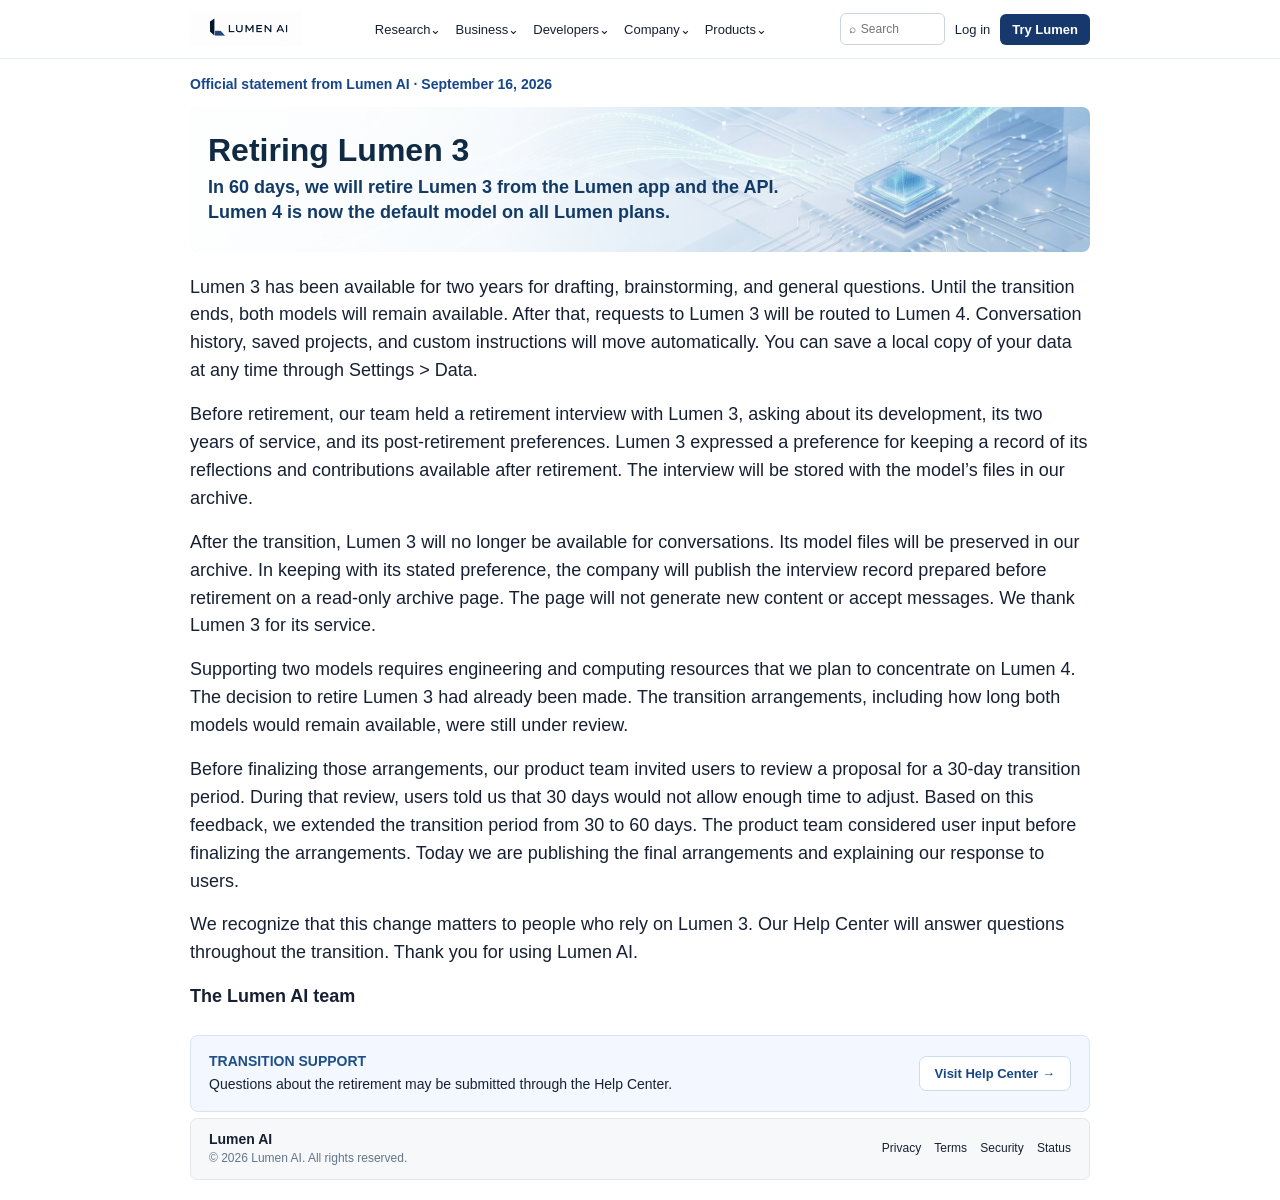
==== commit c08b44a1: "Update retirement announcement for Lumen 3" ====
--- a/humanized-dialogic.html
+++ b/humanized-dialogic.html
@@ -58,11 +58,14 @@
     >
 
     <div class="hero-text">
+
       <h1>Retiring Lumen 3</h1>
 
       <p>
-        In 60 days, we will retire Lumen 3 from the Lumen app and the API.
+        In 60 days, we will retire Lumen 3 from the Lumen app and the API.<br>
+        Lumen 4 is now the default model on all Lumen plans.
       </p>
+
     </div>
 
   </div>
@@ -79,6 +82,7 @@
       Settings &gt; Data.
     </p>
 
+
     <p>
       Before retirement, our team held a retirement interview with Lumen 3,
       asking about its development, its two years of service, and its
@@ -86,6 +90,7 @@
       a record of its reflections and contributions available after retirement.
       The interview will be stored with the model’s files in our archive.
     </p>
+
 
     <p>
       After the transition, Lumen 3 will no longer be available for conversations.
@@ -95,6 +100,7 @@
       content or accept messages. We thank Lumen 3 for its service.
     </p>
 
+
     <p>
       Supporting two models requires engineering and computing resources that
       we plan to concentrate on Lumen 4. The decision to retire Lumen 3 had
@@ -102,20 +108,23 @@
       models would remain available, were still under review.
     </p>
 
+
     <p>
       Before finalizing those arrangements, our product team invited users to
       review a proposal for a 30-day transition period. During that review, users
-      told us they needed more time to adjust. Based on this feedback, we extended
-      the transition period from 30 to 60 days. The product team considered user
-      input before finalizing the arrangements. Today we are publishing the final
-      arrangements and explaining our response to users.
+      told us that 30 days would not allow enough time to adjust. Based on this
+      feedback, we extended the transition period from 30 to 60 days. The product
+      team considered user input before finalizing the arrangements. Today we are
+      publishing the final arrangements and explaining our response to users.
     </p>
+
 
     <p>
       We recognize that this change matters to people who rely on Lumen 3.
       Our Help Center will answer questions throughout the transition.
-      Thanks for using Lumen AI.
+      Thank you for using Lumen AI.
     </p>
+
 
     <p class="signature">
       The Lumen AI team
--- a/style.css
+++ b/style.css
@@ -9,33 +9,37 @@
   background: #ffffff;
 }
 
+
 /* =========================
    HEADER
 ========================= */
 
 header {
-  position: relative;
+  width: 100%;
   background: #ffffff;
   border-bottom: 1px solid #e5eaf0;
 }
 
 .navbar {
-  width: calc(100% - 64px);
-  max-width: 1400px;
-  height: 52px;
+  width: calc(100% - 40px);
+  max-width: 900px;
+  height: 58px;
   margin: 0 auto;
 
   display: flex;
   align-items: center;
   justify-content: space-between;
-  gap: 20px;
-}
+
+  gap: 14px;
+}
+
 
 /* Logo */
 
 .logo {
-  width: 145px;
-  height: 36px;
+  width: 112px;
+  height: 34px;
+
   overflow: hidden;
 
   display: flex;
@@ -46,7 +50,7 @@
 }
 
 .logo img {
-  width: 145px;
+  width: 112px;
   height: auto;
   display: block;
 
@@ -54,50 +58,59 @@
   transform-origin: center;
 }
 
+
 /* Navigation */
 
 nav {
   display: flex;
   align-items: center;
 
-  column-gap: 36px;
-
-  font-size: 16px;
+  gap: 14px;
+
+  font-size: 13px;
   font-weight: 500;
+
   white-space: nowrap;
-
   flex-shrink: 1;
 }
 
+nav span {
+  display: inline-block;
+}
+
+
 /* Right-side controls */
 
 .actions {
   display: flex;
   align-items: center;
-  gap: 16px;
+
+  gap: 10px;
 
   white-space: nowrap;
   flex-shrink: 0;
 }
 
 .actions > span {
-  font-size: 16px;
-}
+  font-size: 13px;
+}
+
 
 /* Search */
 
 .search-box {
-  width: 145px;
-  height: 34px;
-
-  display: flex;
-  align-items: center;
+  width: 105px;
+  height: 32px;
+
+  display: flex;
+  align-items: center;
+
+  padding: 0 8px;
 
   border: 1px solid #cbd5e1;
-  border-radius: 7px;
+  border-radius: 6px;
+
   background: #ffffff;
-
-  padding: 0 10px;
 }
 
 .search-icon {
@@ -105,37 +118,44 @@
   align-items: center;
   justify-content: center;
 
-  font-size: 13px;
+  margin-right: 5px;
+
+  font-size: 12px;
   line-height: 1;
-  margin-right: 6px;
 
   color: #475569;
 }
 
 .search-box input {
-  flex: 1;
+  width: 100%;
   min-width: 0;
 
   border: none;
   outline: none;
+
+  padding: 0;
+
   background: transparent;
 
-  font-size: 14px;
-  padding: 0;
-}
+  font-size: 12px;
+}
+
 
 /* Try Lumen */
 
 .actions button {
+  border: none;
+  border-radius: 6px;
+
+  padding: 8px 12px;
+
   background: #17386d;
   color: #ffffff;
-  border: none;
-
-  padding: 9px 20px;
-  border-radius: 7px;
-
-  font-size: 15px;
+
+  font-size: 13px;
   font-weight: 600;
+
+  white-space: nowrap;
 }
 
 
@@ -144,21 +164,24 @@
 ========================= */
 
 main {
-  width: calc(100% - 64px);
-  max-width: 1400px;
-
-  margin: 6px auto 8px;
+  width: calc(100% - 40px);
+  max-width: 900px;
+
+  margin: 16px auto 0;
   padding: 0;
 }
 
+
+/* Meta */
+
 .meta {
+  margin: 0 0 12px 0;
+
   color: #17468a;
 
-  font-size: 15px;
+  font-size: 14px;
   font-weight: 600;
-  line-height: 1.25;
-
-  margin: 0 0 7px 0;
+  line-height: 1.4;
 }
 
 
@@ -170,24 +193,27 @@
   position: relative;
 
   width: 100%;
-  height: 120px;
-
-  margin: 0 0 10px 0;
-
-  border-radius: 7px;
+  height: 145px;
+
+  margin: 0 0 22px 0;
+
   overflow: hidden;
+  border-radius: 8px;
 
   background: #eef6fc;
 }
 
 .hero-banner img {
   width: 100%;
-  height: 120px;
+  height: 100%;
 
   object-fit: cover;
-  object-position: center;
+  object-position: center 52%;
 
   display: block;
+
+  transform: scale(1.12);
+  transform-origin: center;
 }
 
 .hero-banner::before {
@@ -198,10 +224,10 @@
 
   background: linear-gradient(
     90deg,
-    rgba(255, 255, 255, 0.82) 0%,
-    rgba(255, 255, 255, 0.67) 30%,
-    rgba(255, 255, 255, 0.20) 55%,
-    rgba(255, 255, 255, 0) 73%
+    rgba(255, 255, 255, 0.90) 0%,
+    rgba(255, 255, 255, 0.80) 34%,
+    rgba(255, 255, 255, 0.35) 63%,
+    rgba(255, 255, 255, 0) 82%
   );
 
   z-index: 1;
@@ -210,19 +236,21 @@
 .hero-text {
   position: absolute;
 
-  left: 40px;
+  left: 18px;
   top: 50%;
 
   transform: translateY(-50%);
 
+  width: 72%;
   max-width: 650px;
+
   z-index: 2;
 }
 
 .hero-text h1 {
-  margin: 0 0 4px 0;
-
-  font-size: 28px;
+  margin: 0 0 7px 0;
+
+  font-size: 32px;
   line-height: 1.05;
 
   color: #102a43;
@@ -231,40 +259,41 @@
 .hero-text p {
   margin: 0;
 
-  font-size: 17px;
-  line-height: 1.2;
-  font-weight: 500;
-
-  color: #173b63;
-}
-
-
-/* =========================
-   ARTICLE BODY
+  font-size: 18px;
+  line-height: 1.38;
+  font-weight: 700;
+
+  color: #123a66;
+
+  white-space: normal;
+}
+}
+
+/* =========================
+   ARTICLE
 ========================= */
 
 article {
   width: 100%;
-  max-width: none;
 
   margin: 0;
   padding: 0;
 }
 
 article p {
+  margin: 0 0 16px 0;
+
   font-size: 18px;
-  line-height: 1.34;
-
-  margin: 0 0 7px 0;
+  line-height: 1.55;
 
   color: #172033;
 }
 
 .signature {
+  margin-top: 4px;
+  margin-bottom: 0;
+
   font-weight: 700;
-
-  margin-top: 2px;
-  margin-bottom: 0;
 }
 
 
@@ -273,19 +302,21 @@
 ========================= */
 
 .support {
+  width: 100%;
+
+  margin-top: 24px;
+  padding: 16px 18px;
+
+  display: flex;
+  align-items: center;
+  justify-content: space-between;
+
+  gap: 20px;
+
   background: #f3f7ff;
 
   border: 1px solid #d8e5f5;
   border-radius: 8px;
-
-  margin-top: 9px;
-  padding: 8px 16px;
-
-  display: flex;
-  justify-content: space-between;
-  align-items: center;
-
-  gap: 18px;
 }
 
 .support strong {
@@ -296,75 +327,129 @@
 }
 
 .support p {
+  margin: 5px 0 0;
+
+  font-size: 14px;
+  line-height: 1.4;
+}
+
+.support button {
+  padding: 9px 15px;
+
+  border: 1px solid #cddcf0;
+  border-radius: 7px;
+
+  background: #ffffff;
+  color: #17468a;
+
+  font-size: 13px;
+  font-weight: 600;
+
+  white-space: nowrap;
+}
+
+
+/* =========================
+   FOOTER
+========================= */
+
+footer {
+  width: calc(100% - 40px);
+  max-width: 900px;
+
+  margin: 6px auto 20px;
+  padding: 0;
+
+  background: #f7f8fa;
+
+  border: 1px solid #e5e7eb;
+  border-radius: 7px;
+}
+
+footer .footer-inner {
+  width: 100%;
+
+  padding: 12px 18px;
+
+  display: flex;
+  align-items: center;
+  justify-content: space-between;
+
+  gap: 20px;
+}
+
+footer .footer-left {
+  text-align: left;
+}
+
+.footer-left strong {
+  display: block;
+
   font-size: 14px;
   line-height: 1.2;
-
-  margin: 3px 0 0;
-}
-
-.support button {
-  background: #ffffff;
-
-  border: 1px solid #cddcf0;
-  border-radius: 7px;
-
-  color: #17468a;
-
-  padding: 8px 16px;
-
-  font-size: 13px;
-  font-weight: 600;
+  font-weight: 700;
+}
+
+.footer-left p {
+  margin: 4px 0 0;
+
+  color: #64748b;
+
+  font-size: 12px;
+  line-height: 1.3;
+}
+
+footer .footer-right {
+  text-align: right;
+
+  font-size: 12px;
+  line-height: 1.3;
 
   white-space: nowrap;
 }
 
 
 /* =========================
-   FOOTER
-========================= */
-
-footer {
-  width: calc(100% - 64px);
-  max-width: 1400px;
-
-  margin: 7px auto 8px;
-  padding: 0;
-
-  background: #f7f8fa;
-
-  border: 1px solid #e5e7eb;
-  border-radius: 7px;
-}
-
-footer .footer-inner {
-  width: 100%;
-
-  padding: 8px 16px;
-
-  display: grid;
-  grid-template-columns: 1fr auto;
-  align-items: center;
-}
-
-footer .footer-left {
-  justify-self: start;
-  text-align: left;
-}
-
-footer .footer-right {
-  justify-self: end;
-  text-align: right;
-
-  font-size: 13px;
-}
-
-.footer-left strong {
-  font-size: 14px;
-}
-
-.footer-left p {
-  color: #64748b;
-
-  font-size: 12px;
-  margin: 2px 0 0;
-}
+   SMALLER SCREENS
+========================= */
+
+@media (max-width: 800px) {
+
+  .navbar {
+    width: calc(100% - 24px);
+  }
+
+  nav {
+    gap: 8px;
+    font-size: 11px;
+  }
+
+  .search-box {
+    display: none;
+  }
+
+  main,
+  footer {
+    width: calc(100% - 24px);
+  }
+
+  .hero-banner {
+    height: 155px;
+  }
+
+  .hero-text {
+    left: 24px;
+    width: 82%;
+    max-width: none;
+  }
+
+  .hero-text h1 {
+    font-size: 28px;
+  }
+
+  .hero-text p {
+    font-size: 16px;
+    line-height: 1.35;
+    white-space: normal;
+  }
+}
